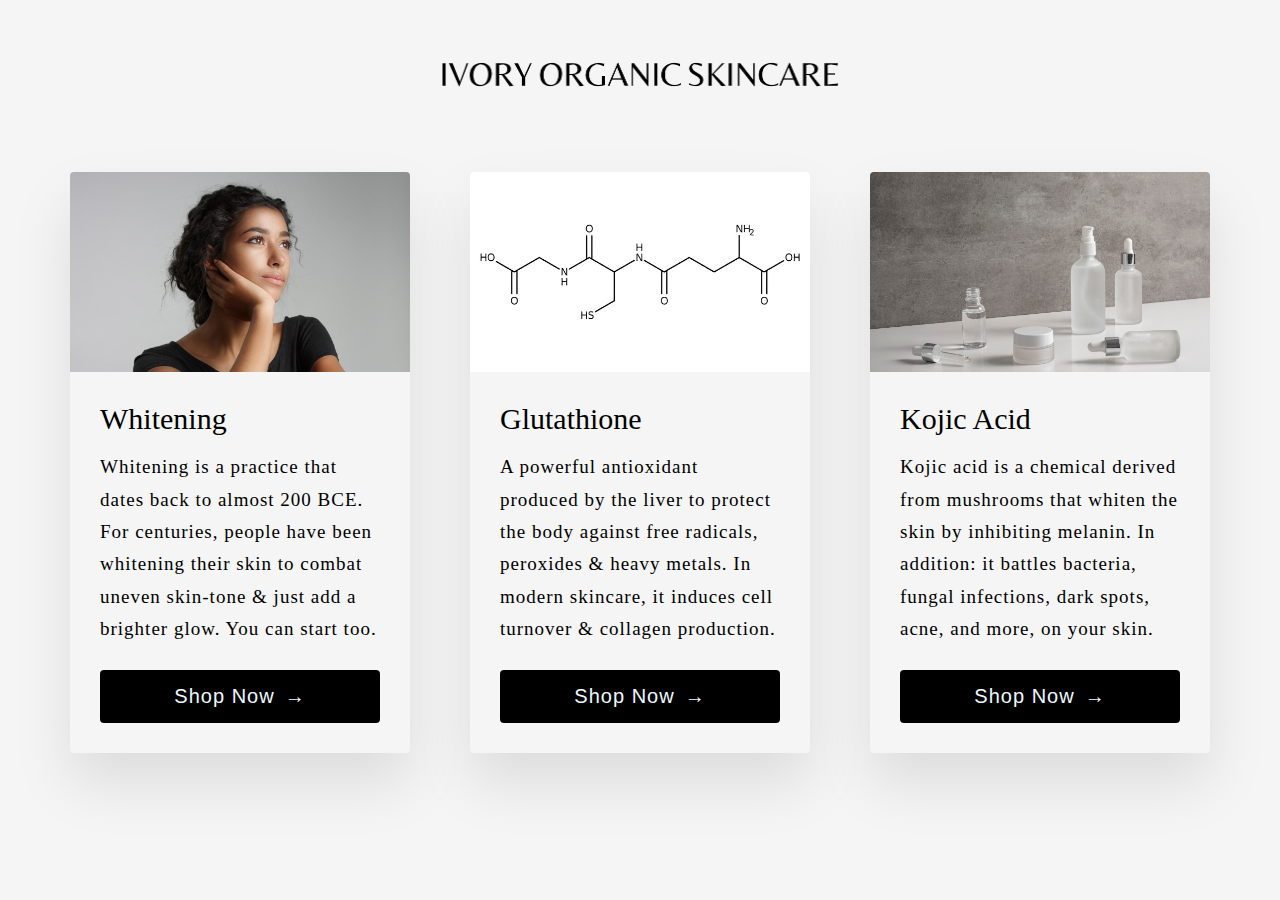
==== index.html @ 2795b2b3 "Add files via upload" ====
<!doctype html>
<html>
<head>
<meta charset="utf-8"/>
    <meta name="viewpoint" content="width=device-width, initial-scale=1"/>
<title>Platinum Beauty Shop</title>
    
    <link rel="stylesheet" type="text/css" href="Assets/PBS.css"/>

    </head>

   
    <body>
        
        
        
        
        <header>
            <img src="Images/IvoryLogo.png" width="400" height="30" class="imglogo">
        </header>

    
<div class="grid">  
    <div class="grid-item">
    <div class="card">
        <img class="card-img" src="Images/SkinShowcase.jpg">
        <div class="card-content">
        <h1 class="card-header">Whitening</h1>
            <p class="card-text">
            Whitening is a practice that dates back to almost 200 BCE. For centuries, people have been whitening their skin to combat uneven skin-tone & just add a brighter glow. You can start too.
            </p>
          <button class="card-btn">Shop Now<span>&rarr;</span>
            </button>
        </div>
        </div>
    </div>
    
     <div class="grid-item">
    <div class="card">
        <img class="card-img" src="Images/Glutathione.jpeg">
        <div class="card-content">
        <h1 class="card-header">Glutathione</h1>
            <p class="card-text">
           A powerful antioxidant produced by the liver to protect the body against free radicals, peroxides & heavy metals. In modern skincare, it induces cell turnover & collagen production.
            </p>
          <button class="card-btn">
            Shop Now<span>&rarr;</span>
            </button>
        </div>
        </div>
    </div>
    
     <div class="grid-item">
    <div class="card">
        <img class="card-img" src="Images/ProductBottles.jpg">
        <div class="card-content">
        <h1 class="card-header">Kojic Acid</h1>
            <p class="card-text">
          Kojic acid is a chemical derived from mushrooms that whiten the skin by inhibiting melanin. In addition: it battles bacteria, fungal infections, dark spots, acne, and more, on your skin.
            </p>
          <button class="card-btn">
            Shop Now<span>&rarr;</span>
            </button>
        </div>
        </div>
    </div>
        </div>
    
    
        
    </body>
      
      
      
      </html>
---- Assets/PBS.css ----
* {margin: 0;
padding: 0;}


html {   box-sizing: border-box;
    font-size: 62.5%;
    
}


body {
    background-color: whitesmoke;
    display: flex;
            justify-content: center;
            align-items: center;
            min-height: 87vh;
    flex-wrap: wrap;
        flex-direction: row;
    
}
        
header { order: -1;
    padding: 30px 0px 20px 0px;
    
}

.imglogo {
    width: 100%;
 max-width: 400px;
  height: auto;}





.grid {
    display: grid;
    width: 114em;
    grid-gap: 6rem;
    grid-template-columns: repeat( auto-fit, minmax(30rem, 1fr));
    align-items: start;
}

.grid-item {
    background-color: whitesmoke;
    border-radius: 0.4rem;
    overflow: hidden;
    box-shadow: 0 3rem 6rem rgba(0, 0, 0, 0.1);
    cursor: pointer;
    transition: 0.2s;
}

.grid-item:hover {
    transform: translateX(-0.5%);
    box-shadow: 0 4rem 8rem rgba(0, 0, 0, 0.5);
}


.card-img {
    display: block;
    width: 100%;
    height: 20rem;
    object-fit: cover;
}

.card-content {
    padding: 3rem;
}

.card-header {
    font-size: 3rem;
    font-weight: 500;
    color: black;
    margin-bottom: 1.5rem;
}

.card-text {
    font-size: 1.9rem;
    letter-spacing: 0.1rem;
    line-height: 1.7;
    color: black;
    margin-bottom: 2.5rem;
}

.card-btn {
    display: block;
    width: 100%;
    padding: 1.5rem;
    font-size: 2rem;
    text-align: center;
    color: aliceblue;
    background-color: black;
    border: none;
    border-radius: 0.4rem;
    transition: 0.2s;
    cursor: pointer;
    letter-spacing: 0.1rem;
}

.card-btn span {
    margin-left: 1rem;
    transition: 0.2s;
}

.card-btn:hover,
.card-btn:active {
    background-color: darkgray;
}

.card-btn:hover span,
.card-btn:active span {
    margin-left: 1.5rem;
}



@media only screen and (max-width: 60em) {
    body {
        padding: 3rem;
    }
    .grid {
        grid-gap: 3rem;
    }
}
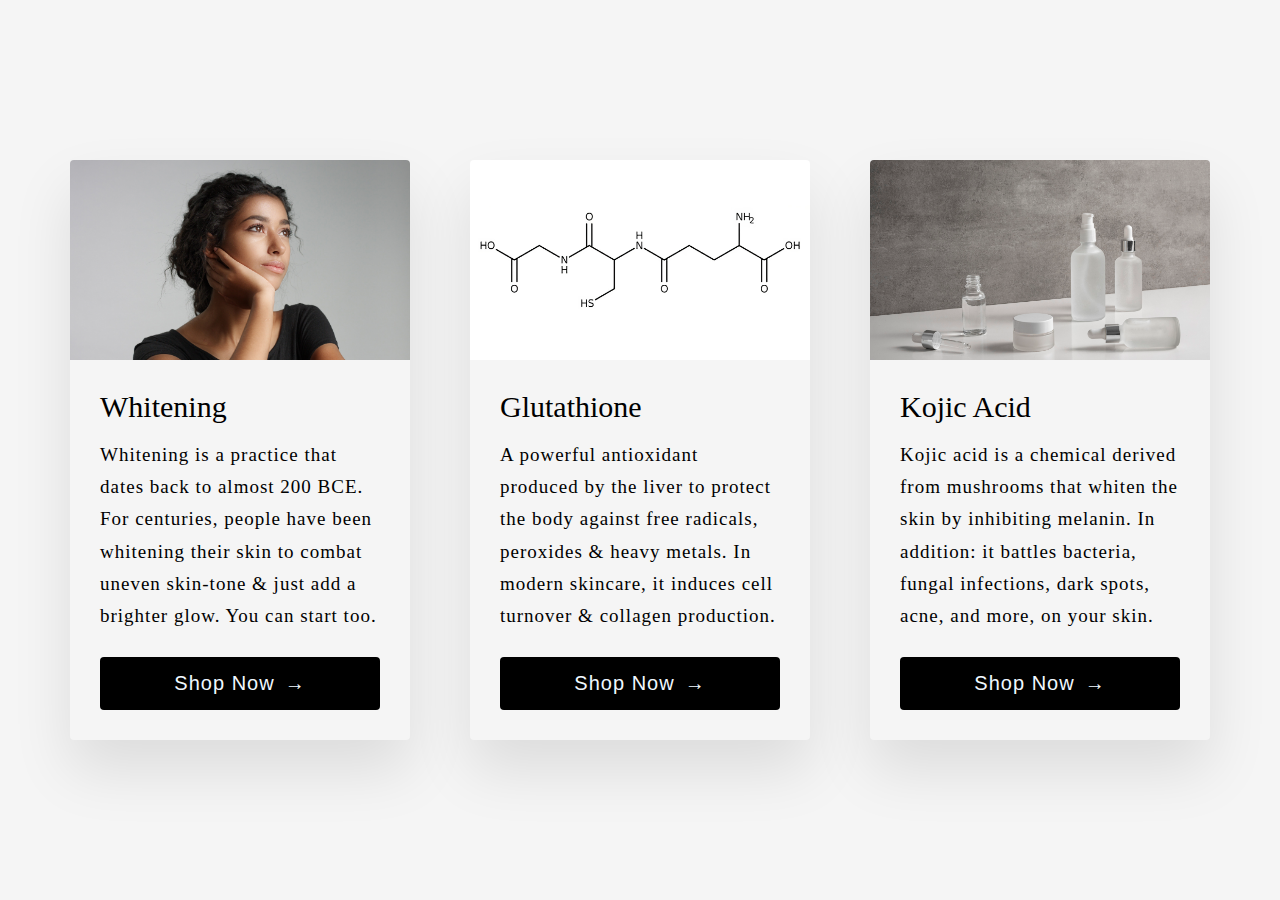
==== commit 15bde1f4: "Add files via upload" ====
--- a/index.html
+++ b/index.html
@@ -14,13 +14,11 @@
         
         
         
-        
-        <header>
-            <img src="Images/IvoryLogo.png" width="400" height="30" class="imglogo">
-        </header>
 
     
 <div class="grid">  
+            
+
     <div class="grid-item">
     <div class="card">
         <img class="card-img" src="Images/SkinShowcase.jpg">
--- a/Assets/PBS.css
+++ b/Assets/PBS.css
@@ -13,14 +13,9 @@
     display: flex;
             justify-content: center;
             align-items: center;
-            min-height: 87vh;
+            min-height: 100vh;
     flex-wrap: wrap;
         flex-direction: row;
-    
-}
-        
-header { order: -1;
-    padding: 30px 0px 20px 0px;
     
 }
 
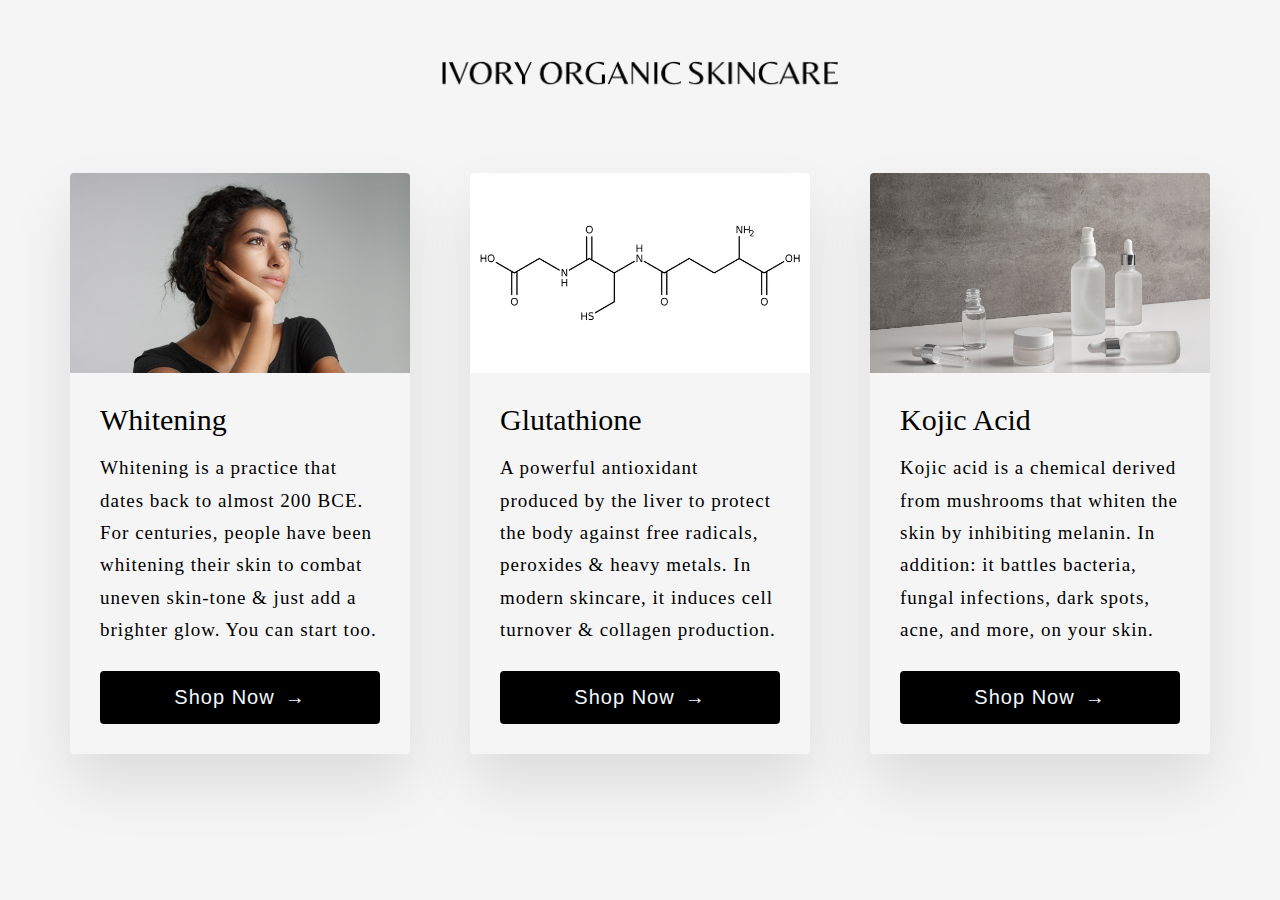
==== commit 894b9b65: "Add files via upload" ====
--- a/index.html
+++ b/index.html
@@ -14,11 +14,13 @@
         
         
         
+        
+        <header>
+            <img src="Images/IvoryLogo.png" width="400" height="30" class="imglogo">
+        </header>
 
     
 <div class="grid">  
-            
-
     <div class="grid-item">
     <div class="card">
         <img class="card-img" src="Images/SkinShowcase.jpg">
--- a/Assets/PBS.css
+++ b/Assets/PBS.css
@@ -13,16 +13,19 @@
     display: flex;
             justify-content: center;
             align-items: center;
-            min-height: 100vh;
+            min-height: 87vh;
     flex-wrap: wrap;
         flex-direction: row;
     
 }
-
-.imglogo {
-    width: 100%;
+        
+header { order: -1;
+    padding: 30px 0px 25px 0px;
+     width: 100%;
  max-width: 400px;
-  height: auto;}
+  height: auto;
+    
+}
 
 
 
@@ -109,11 +112,14 @@
 
 
 
-@media only screen and (max-width: 60em) {
+@media only screen and (max-width: 600px) {
     body {
-        padding: 3rem;
+        padding: 4rem;
+        width: 420px;
     }
     .grid {
-        grid-gap: 3rem;
+        grid-gap: 4rem;
+        grid-template-columns: auto;
     }
-}+    header {padding: 30px 0px 90px 0px}
+}
